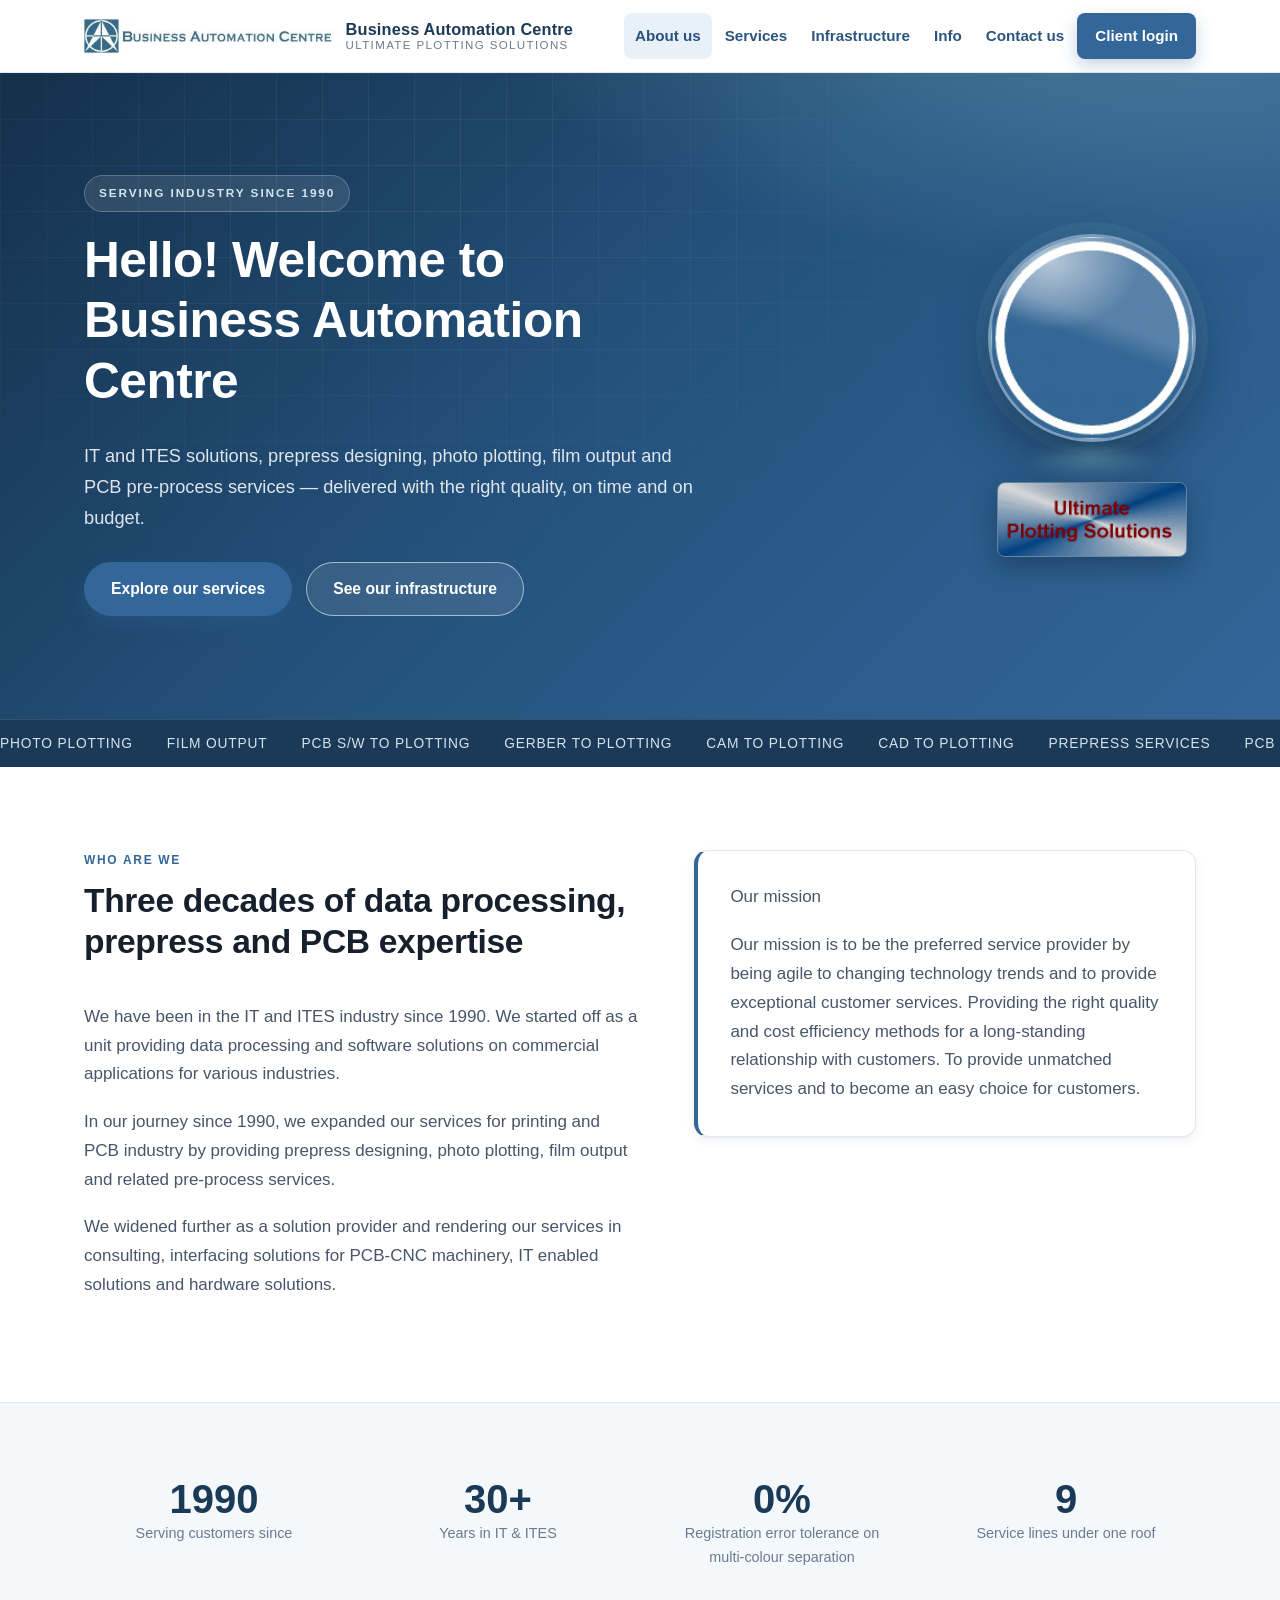
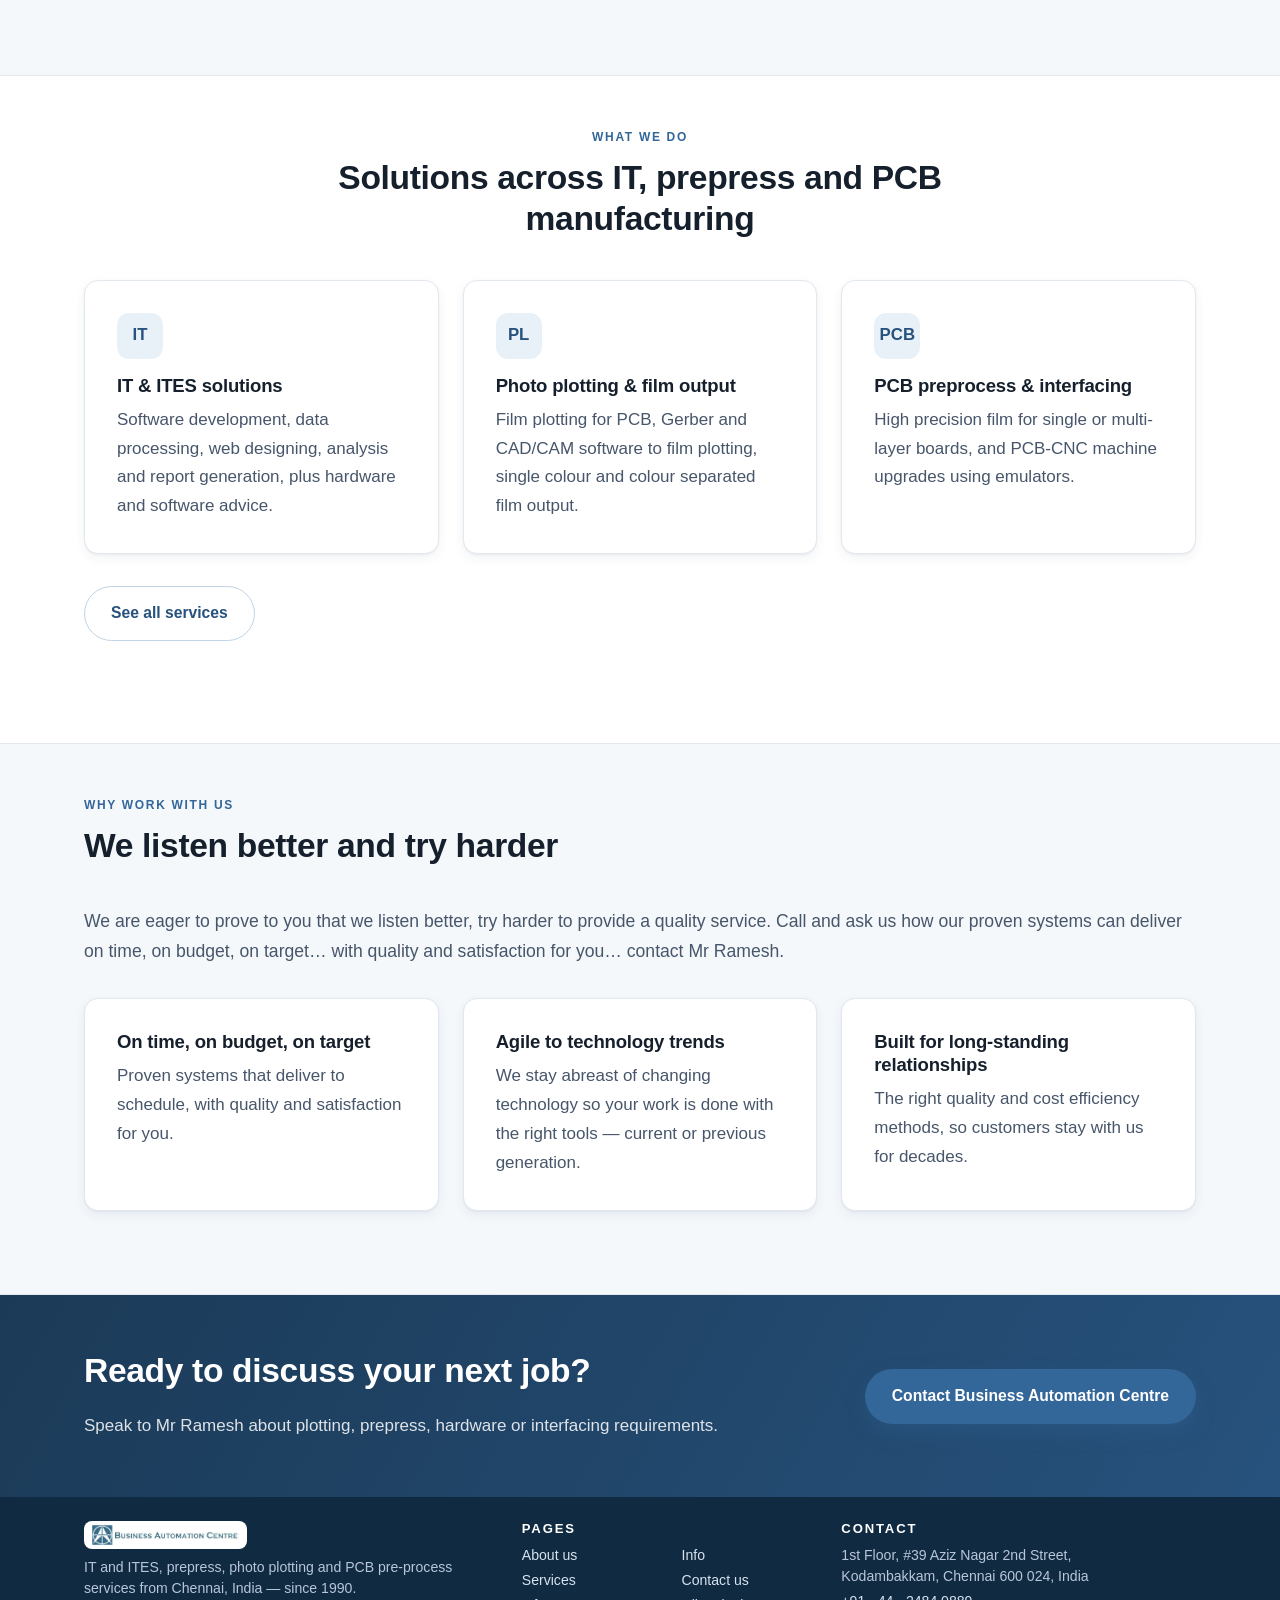
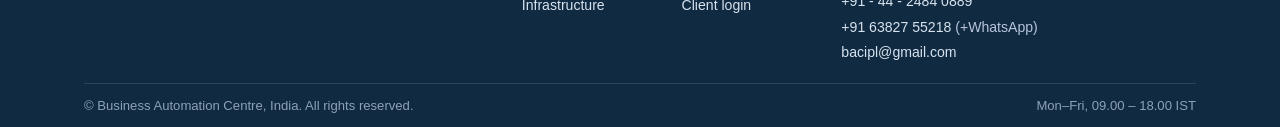
==== index.html @ 565957a5 "BAC website v2: client login shows Under development Co-Authored-By: Devin AI <158243242+devin-ai-in" ====
<!DOCTYPE html>
<html lang="en">
<head>
<meta charset="utf-8">
<meta name="viewport" content="width=device-width, initial-scale=1">
<title>Business Automation Centre — IT, ITES &amp; Prepress Solutions since 1990</title>
<meta name="description" content="Business Automation Centre, Chennai: IT and ITES solutions, photo plotting, film output, PCB preprocess and printing prepress services since 1990.">
<meta property="og:type" content="website">
<meta property="og:site_name" content="Business Automation Centre">
<meta property="og:title" content="Business Automation Centre — IT, ITES &amp; Prepress Solutions since 1990">
<meta property="og:description" content="Business Automation Centre, Chennai: IT and ITES solutions, photo plotting, film output, PCB preprocess and printing prepress services since 1990.">
<meta property="og:image" content="https://mirar123.github.io/my-website-v2/images/og-image.png">
<meta name="twitter:card" content="summary_large_image">
<link rel="icon" href="images/conamelogo.jpg" type="image/jpeg">
<link rel="stylesheet" href="css/style.css?v=40">
</head>
<body>
<a class="skip-link" href="#main">Skip to main content</a>

<header class="site-header">
  <div class="container header-inner">
    <a class="brand" href="index.html">
      <img src="images/conamelogo.jpg" alt="Business Automation Centre logo">
      <span class="brand-text">
        <span class="brand-name">Business Automation Centre</span>
        <span class="brand-tag">Ultimate plotting solutions</span>
      </span>
    </a>
    <button class="nav-toggle" type="button" aria-expanded="false" aria-controls="primary-nav" aria-label="Toggle navigation menu"><span></span></button>
    <nav class="site-nav" id="primary-nav" aria-label="Primary">
      <ul>
        <li><a href="index.html" aria-current="page">About us</a></li>
        <li><a href="services.html">Services</a></li>
        <li><a href="infrastructure.html">Infrastructure</a></li>
        <li><a href="info.html">Info</a></li>
        <li><a href="contact.html">Contact us</a></li>
        <li class="nav-cta"><a href="login.html">Client login</a></li>
      </ul>
    </nav>
  </div>
</header>

<main id="main">

  <section class="hero">
    <div class="container hero-inner hero-split">
      <div class="hero-copy">
        <span class="eyebrow">Serving industry since 1990</span>
        <h1>Hello! Welcome to Business Automation Centre</h1>
        <p>IT and ITES solutions, prepress designing, photo plotting, film output and PCB pre-process services — delivered with the right quality, on time and on budget.</p>
        <div class="hero-actions">
          <a class="btn btn-primary" href="services.html">Explore our services</a>
          <a class="btn btn-ghost" href="infrastructure.html">See our infrastructure</a>
        </div>
      </div>
      <div class="hero-logo" aria-hidden="true">
        <div class="logo-3d">
          <div class="logo-3d-face">
            <img src="images/banner2.gif" alt="">
          </div>
          <div class="logo-3d-reflection"></div>
        </div>
        <img class="logo-tagline" src="images/banner1.gif" alt="">
      </div>
    </div>
  </section>

  <div class="ticker" aria-hidden="true">
    <div class="ticker-track">
      <span>Photo plotting</span><span>Film output</span><span>PCB s/w to plotting</span><span>Gerber to plotting</span><span>CAM to plotting</span><span>CAD to plotting</span><span>Prepress services</span><span>PCB preprocess</span><span>Plotting solutions</span><span>Printing solutions</span>
      <span>Photo plotting</span><span>Film output</span><span>PCB s/w to plotting</span><span>Gerber to plotting</span><span>CAM to plotting</span><span>CAD to plotting</span><span>Prepress services</span><span>PCB preprocess</span><span>Plotting solutions</span><span>Printing solutions</span>
    </div>
  </div>

  <section class="section">
    <div class="container split">
      <div>
        <div class="section-head">
          <p class="kicker">Who are we</p>
          <h2>Three decades of data processing, prepress and PCB expertise</h2>
        </div>
        <p>We have been in the IT and ITES industry since 1990. We started off as a unit providing data processing and software solutions on commercial applications for various industries.</p>
        <p>In our journey since 1990, we expanded our services for printing and PCB industry by providing prepress designing, photo plotting, film output and related pre-process services.</p>
        <p>We widened further as a solution provider and rendering our services in consulting, interfacing solutions for PCB-CNC machinery, IT enabled solutions and hardware solutions.</p>
      </div>
      <div class="panel">
        <p class="kicker">Our mission</p>
        <p>Our mission is to be the preferred service provider by being agile to changing technology trends and to provide exceptional customer services. Providing the right quality and cost efficiency methods for a long-standing relationship with customers. To provide unmatched services and to become an easy choice for customers.</p>
      </div>
    </div>
  </section>

  <section class="section section-alt">
    <div class="container">
      <div class="grid grid-4">
        <div class="stat"><div class="stat-num">1990</div><div class="stat-label">Serving customers since</div></div>
        <div class="stat"><div class="stat-num">30+</div><div class="stat-label">Years in IT &amp; ITES</div></div>
        <div class="stat"><div class="stat-num">0%</div><div class="stat-label">Registration error tolerance on multi-colour separation</div></div>
        <div class="stat"><div class="stat-num">9</div><div class="stat-label">Service lines under one roof</div></div>
      </div>
    </div>
  </section>

  <section class="section">
    <div class="container">
      <div class="section-head center">
        <p class="kicker">What we do</p>
        <h2>Solutions across IT, prepress and PCB manufacturing</h2>
      </div>
      <div class="grid grid-3">
        <article class="card">
          <div class="card-icon">IT</div>
          <h3>IT &amp; ITES solutions</h3>
          <p>Software development, data processing, web designing, analysis and report generation, plus hardware and software advice.</p>
        </article>
        <article class="card">
          <div class="card-icon">PL</div>
          <h3>Photo plotting &amp; film output</h3>
          <p>Film plotting for PCB, Gerber and CAD/CAM software to film plotting, single colour and colour separated film output.</p>
        </article>
        <article class="card">
          <div class="card-icon">PCB</div>
          <h3>PCB preprocess &amp; interfacing</h3>
          <p>High precision film for single or multi-layer boards, and PCB-CNC machine upgrades using emulators.</p>
        </article>
      </div>
      <p class="stack-lg"><a class="btn btn-outline" href="services.html">See all services</a></p>
    </div>
  </section>

  <section class="section section-alt">
    <div class="container">
      <div class="section-head">
        <p class="kicker">Why work with us</p>
        <h2>We listen better and try harder</h2>
      </div>
      <p class="lead">We are eager to prove to you that we listen better, try harder to provide a quality service. Call and ask us how our proven systems can deliver on time, on budget, on target… with quality and satisfaction for you… contact Mr Ramesh.</p>
      <div class="grid grid-3 stack-lg">
        <article class="card">
          <h3>On time, on budget, on target</h3>
          <p>Proven systems that deliver to schedule, with quality and satisfaction for you.</p>
        </article>
        <article class="card">
          <h3>Agile to technology trends</h3>
          <p>We stay abreast of changing technology so your work is done with the right tools — current or previous generation.</p>
        </article>
        <article class="card">
          <h3>Built for long-standing relationships</h3>
          <p>The right quality and cost efficiency methods, so customers stay with us for decades.</p>
        </article>
      </div>
    </div>
  </section>

  <section class="cta-band">
    <div class="container cta-inner">
      <div>
        <h2>Ready to discuss your next job?</h2>
        <p>Speak to Mr Ramesh about plotting, prepress, hardware or interfacing requirements.</p>
      </div>
      <a class="btn btn-primary" href="contact.html">Contact Business Automation Centre</a>
    </div>
  </section>

</main>

<footer class="site-footer">
  <div class="container">
    <div class="footer-grid">
      <div class="footer-brand">
        <img src="images/conamelogo.jpg" alt="Business Automation Centre logo">
        <p>IT and ITES, prepress, photo plotting and PCB pre-process services from Chennai, India — since 1990.</p>
      </div>
      <div>
        <h4>Pages</h4>
        <ul>
          <li><a href="index.html">About us</a></li>
          <li><a href="services.html">Services</a></li>
          <li><a href="infrastructure.html">Infrastructure</a></li>
          <li><a href="info.html">Info</a></li>
          <li><a href="contact.html">Contact us</a></li>
          <li><a href="login.html">Client login</a></li>
        </ul>
      </div>
      <div>
        <h4>Contact</h4>
        <ul>
          <li>1st Floor, #39 Aziz Nagar 2nd Street,<br>Kodambakkam, Chennai 600 024, India</li>
          <li><a href="tel:+914424840889">+91 - 44 - 2484 0889</a></li>
          <li><a href="tel:+916382755218">+91 63827 55218</a> (+WhatsApp)</li>
          <li><a href="mailto:bacipl@gmail.com">bacipl@gmail.com</a></li>
        </ul>
      </div>
    </div>
    <div class="footer-bottom">
      <span>&copy; Business Automation Centre, India. All rights reserved.</span>
      <span>Mon–Fri, 09.00 – 18.00 IST</span>
    </div>
  </div>
</footer>

<button class="to-top" type="button" aria-label="Back to top">&uarr;</button>
<script src="js/script.js?v=40"></script>
</body>
</html>
---- css/style.css ----
/* Business Automation Centre — modern local redesign stylesheet.
   Applies to the local development copy only. */

:root {
  --navy: #1b3a57;
  --navy-700: #2a5580;
  --blue: #336699;
  --blue-dark: #27527d;
  --cyan: #7fb8c4;
  --ink: #16202d;
  --body: #47566a;
  --muted: #6b7a90;
  --line: #e3e8ef;
  --surface: #ffffff;
  --surface-alt: #f4f8fb;
  --radius: 14px;
  --radius-sm: 10px;
  --shadow-sm: 0 1px 2px rgba(27, 58, 87, .06), 0 4px 12px rgba(27, 58, 87, .06);
  --shadow-md: 0 10px 30px rgba(27, 58, 87, .10);
  --container: 1160px;
  --space-2: 8px;
  --space-3: 12px;
  --space-4: 16px;
  --space-5: 24px;
  --space-6: 32px;
  --space-7: 40px;
  --space-8: 56px;
  --section-y: clamp(56px, 6.5vw, 88px);
  --header-h: 72px;
  --font: "Segoe UI", Roboto, "Helvetica Neue", Arial, system-ui, -apple-system, sans-serif;
}

*, *::before, *::after { box-sizing: border-box; }

html { scroll-behavior: smooth; }

body {
  margin: 0;
  font-family: var(--font);
  font-size: 17px;
  line-height: 1.7;
  color: var(--body);
  background: var(--surface);
  -webkit-font-smoothing: antialiased;
  overflow-x: hidden;
}

h1, h2, h3, h4 { color: var(--ink); line-height: 1.22; margin: 0 0 .6em; font-weight: 700; letter-spacing: -.01em; }
h1 { font-size: clamp(2rem, 4.6vw, 3.1rem); }
h2 { font-size: clamp(1.5rem, 3vw, 2.1rem); }
h3 { font-size: 1.16rem; }
p { margin: 0 0 1.1em; }
a { color: var(--blue-dark); }
img { max-width: 100%; height: auto; display: block; }
ul { margin: 0 0 1.1em; padding-left: 1.2em; }

.container { width: 100%; max-width: var(--container); margin: 0 auto; padding: 0 24px; }

.skip-link {
  position: absolute; left: -9999px; top: 0; z-index: 200;
  background: var(--navy); color: #fff; padding: 12px 18px; border-radius: 0 0 8px 0;
}
.skip-link:focus { left: 0; }

:focus-visible { outline: 3px solid var(--cyan); outline-offset: 2px; border-radius: 4px; }

/* ---------- Header / navigation ---------- */
.site-header {
  position: sticky; top: 0; z-index: 100;
  background: rgba(255, 255, 255, .94);
  backdrop-filter: saturate(160%) blur(8px);
  border-bottom: 1px solid var(--line);
}
.site-header.is-scrolled { box-shadow: var(--shadow-sm); }
.header-inner { display: flex; align-items: center; gap: 16px; min-height: var(--header-h); }
.brand { display: flex; align-items: center; gap: 12px; text-decoration: none; margin-right: auto; flex: none; }
.brand img { height: 34px; width: auto; }
.brand-text { display: flex; flex-direction: column; line-height: 1.15; }
.brand-name { font-weight: 700; color: var(--navy); font-size: 1.02rem; letter-spacing: .01em; white-space: nowrap; }
.brand-tag { font-size: .72rem; white-space: nowrap; color: var(--muted); text-transform: uppercase; letter-spacing: .12em; }

.nav-toggle {
  display: none; align-items: center; justify-content: center;
  width: 44px; height: 44px; border: 1px solid var(--line); background: #fff;
  border-radius: 10px; cursor: pointer;
}
.nav-toggle span { display: block; width: 20px; height: 2px; background: var(--navy); position: relative; }
.nav-toggle span::before, .nav-toggle span::after {
  content: ""; position: absolute; left: 0; width: 20px; height: 2px; background: var(--navy);
  transition: transform .2s ease, top .2s ease;
}
.nav-toggle span::before { top: -6px; }
.nav-toggle span::after { top: 6px; }
.nav-toggle[aria-expanded="true"] span { background: transparent; }
.nav-toggle[aria-expanded="true"] span::before { top: 0; transform: rotate(45deg); }
.nav-toggle[aria-expanded="true"] span::after { top: 0; transform: rotate(-45deg); }

.site-nav ul { display: flex; align-items: center; gap: 2px; list-style: none; margin: 0; padding: 0; }
.site-nav a {
  display: block; padding: 10px 11px; white-space: nowrap; border-radius: 8px; text-decoration: none;
  color: var(--navy-700); font-weight: 600; font-size: .95rem;
}
.site-nav a:hover { background: var(--surface-alt); color: var(--blue-dark); }
.site-nav a[aria-current="page"] { color: var(--blue-dark); background: #e9f1f8; }
.site-nav .nav-cta a {
  background: var(--blue); color: #fff; padding: 10px 18px;
  box-shadow: 0 6px 16px rgba(51, 102, 153, .28);
}
.site-nav .nav-cta a:hover { background: var(--blue-dark); color: #fff; }

/* ---------- Buttons ---------- */
.btn {
  display: inline-flex; align-items: center; justify-content: center; gap: 8px;
  padding: 13px 26px; border-radius: 999px; font-weight: 600; font-size: .98rem;
  text-decoration: none; border: 1px solid transparent; cursor: pointer; transition: .18s ease;
}
.btn-primary { background: var(--blue); color: #fff; box-shadow: 0 8px 20px rgba(51, 102, 153, .3); }
.btn-primary:hover { background: var(--blue-dark); transform: translateY(-1px); }
.btn-ghost { background: rgba(255, 255, 255, .1); color: #fff; border-color: rgba(255, 255, 255, .55); }
.btn-ghost:hover { background: rgba(255, 255, 255, .2); }
.btn-outline { background: #fff; color: var(--blue-dark); border-color: #bfd3e4; }
.btn-signout { background: #f0a500; color: #2a1c00; border-color: #d18f00; box-shadow: 0 6px 16px rgba(240, 165, 0, .3); }
.btn-signout:hover { background: #ffb61a; border-color: #b87c00; transform: translateY(-1px); }
.btn-outline:hover { border-color: var(--blue); background: #f2f7fb; }

/* ---------- Hero ---------- */
.hero {
  position: relative; color: #fff; overflow: hidden;
  background:
    radial-gradient(1100px 520px at 88% -18%, rgba(127, 184, 196, .45), transparent 60%),
    linear-gradient(135deg, #14304a 0%, #24527d 48%, #336699 100%);
}
.hero::after {
  content: ""; position: absolute; inset: 0; opacity: .12; pointer-events: none;
  background-image: linear-gradient(rgba(255, 255, 255, .6) 1px, transparent 1px),
                    linear-gradient(90deg, rgba(255, 255, 255, .6) 1px, transparent 1px);
  background-size: 46px 46px;
  mask-image: radial-gradient(70% 80% at 30% 20%, #000, transparent 75%);
}
.hero-inner { position: relative; z-index: 1; padding-top: clamp(56px, 8vw, 104px); padding-bottom: clamp(56px, 8vw, 104px); max-width: 820px; }
.hero h1 { color: #fff; }
.hero p { color: rgba(255, 255, 255, .86); font-size: clamp(1rem, 1.6vw, 1.14rem); max-width: 62ch; }
.hero-actions { display: flex; flex-wrap: wrap; gap: 14px; margin-top: 28px; }
.eyebrow {
  display: inline-block; text-transform: uppercase; letter-spacing: .16em;
  font-size: .74rem; font-weight: 700; margin-bottom: 18px;
  color: #cfe6ee; background: rgba(255, 255, 255, .1); border: 1px solid rgba(255, 255, 255, .22);
  padding: 7px 14px; border-radius: 999px;
}
/* Animated 3D logo medallion (original banner2.gif / banner1.gif assets) */
.hero-split {
  display: flex; align-items: center; justify-content: space-between;
  gap: var(--space-8); max-width: var(--container); flex-wrap: wrap;
}
.hero-copy { flex: 1 1 520px; max-width: 640px; }
.hero-logo {
  flex: 0 0 auto; display: flex; flex-direction: column; align-items: center; gap: 14px;
  perspective: 900px;
}
.logo-3d {
  position: relative; width: 208px; height: 208px; border-radius: 50%;
  transform-style: preserve-3d; animation: logo-float 7s ease-in-out infinite;
}
.logo-3d-face {
  position: absolute; inset: 0; border-radius: 50%; overflow: hidden;
  background: #336699;
  border: 3px solid rgba(255, 255, 255, .35);
  box-shadow:
    0 26px 50px rgba(16, 42, 65, .55),
    0 0 0 12px rgba(127, 184, 196, .10),
    inset 0 12px 26px rgba(255, 255, 255, .28),
    inset 0 -16px 30px rgba(0, 0, 0, .38);
}
.logo-3d-face img { width: 100%; height: 100%; object-fit: cover; }
.logo-3d-face::after {
  content: ""; position: absolute; inset: 0; pointer-events: none;
  background:
    radial-gradient(70% 55% at 30% 12%, rgba(255, 255, 255, .55), transparent 62%),
    linear-gradient(200deg, rgba(255, 255, 255, .18) 0 42%, transparent 52%);
}
.logo-3d-reflection {
  position: absolute; left: 8%; right: 8%; top: 104%; height: 44px; border-radius: 50%;
  background: radial-gradient(60% 100% at 50% 0%, rgba(127, 184, 196, .5), transparent 70%);
  filter: blur(6px);
}
.logo-tagline {
  width: 190px; border-radius: 8px; margin-top: 26px;
  box-shadow: 0 10px 24px rgba(16, 42, 65, .45);
  border: 1px solid rgba(255, 255, 255, .25);
}
@keyframes logo-float {
  0%, 100% { transform: rotateY(-14deg) rotateX(7deg) translateY(0); }
  50%      { transform: rotateY(14deg) rotateX(-4deg) translateY(-12px); }
}

/* Compact but bold banner for inner pages */
.page-hero {
  background:
    radial-gradient(760px 320px at 82% 120%, rgba(127, 184, 196, .5), transparent 62%),
    linear-gradient(120deg, #122c44 0%, #24527d 52%, #3d76ab 100%);
  border-bottom: 3px solid transparent;
  border-image: linear-gradient(90deg, var(--cyan), var(--blue) 45%, transparent) 1;
}
.page-hero::after {
  opacity: .16;
  background-image: linear-gradient(115deg, transparent 0 46%, rgba(255, 255, 255, .55) 46% 47%, transparent 47%),
                    linear-gradient(115deg, transparent 0 62%, rgba(255, 255, 255, .35) 62% 63%, transparent 63%),
                    linear-gradient(rgba(255, 255, 255, .5) 1px, transparent 1px),
                    linear-gradient(90deg, rgba(255, 255, 255, .5) 1px, transparent 1px);
  background-size: auto, auto, 46px 46px, 46px 46px;
  mask-image: radial-gradient(85% 130% at 20% 0%, #000, transparent 78%);
}
.page-hero .hero-inner {
  display: flex; align-items: center; justify-content: space-between;
  gap: var(--space-7); flex-wrap: wrap;
  padding-top: clamp(28px, 3.4vw, 44px);
  padding-bottom: clamp(28px, 3.4vw, 44px);
  max-width: var(--container);
}
.page-hero-text { max-width: 640px; }
.page-hero h1 {
  font-size: clamp(1.8rem, 3.2vw, 2.45rem); margin-bottom: .34em;
  position: relative; padding-left: 18px;
}
.page-hero h1::before {
  content: ""; position: absolute; left: 0; top: .16em; bottom: .16em; width: 5px;
  border-radius: 999px; background: linear-gradient(180deg, var(--cyan), var(--blue));
}
.page-hero p { font-size: 1rem; margin-bottom: 0; max-width: 62ch; padding-left: 18px; }
.page-hero .breadcrumb { padding-left: 18px; }
.page-hero-meta { display: grid; gap: 10px; margin: 0; padding: 0; list-style: none; }
.page-hero-meta li {
  display: flex; align-items: center; gap: 10px;
  color: #eaf3f8; font-size: .9rem; font-weight: 600;
  background: rgba(255, 255, 255, .09);
  border: 1px solid rgba(255, 255, 255, .22);
  border-radius: 999px; padding: 8px 18px 8px 14px;
  backdrop-filter: blur(4px);
}
.page-hero-meta li::before {
  content: ""; width: 8px; height: 8px; border-radius: 50%; flex: none;
  background: var(--cyan); box-shadow: 0 0 0 4px rgba(127, 184, 196, .22);
}
.page-hero-meta a { color: inherit; text-decoration: none; }
.page-hero-meta a:hover { text-decoration: underline; }
.page-hero + .section { padding-top: calc(var(--section-y) * .72); }
.breadcrumb { font-size: .82rem; color: rgba(255, 255, 255, .72); margin-bottom: 6px; }
.breadcrumb a { color: rgba(255, 255, 255, .88); }

/* ---------- Sections ---------- */
.section { padding: var(--section-y) 0; }
.section-tight { padding: calc(var(--section-y) * .7) 0; }
/* consecutive same-coloured sections share one rhythm instead of doubling up */
.section + .section { padding-top: calc(var(--section-y) * .62); }
.section-alt { background: var(--surface-alt); border-top: 1px solid var(--line); border-bottom: 1px solid var(--line); }
.section-head { max-width: 760px; margin-bottom: var(--space-7); }
.section-head > :last-child { margin-bottom: 0; }
.section-head.center { margin-left: auto; margin-right: auto; text-align: center; }
.section-head .kicker {
  text-transform: uppercase; letter-spacing: .14em; font-size: .75rem; font-weight: 700;
  color: var(--blue); margin: 0 0 10px;
}
.lead { font-size: 1.1rem; color: var(--body); }

.grid { display: grid; gap: var(--space-5); }
.grid-tight { gap: var(--space-4); }
.grid.items-start { align-items: start; }
.stack-md { margin-top: var(--space-5); }
.stack-lg { margin-top: var(--space-6); }
.tight { margin-bottom: var(--space-2); }
.grid-2 { grid-template-columns: repeat(2, minmax(0, 1fr)); }
.grid-3 { grid-template-columns: repeat(3, minmax(0, 1fr)); }
.grid-4 { grid-template-columns: repeat(4, minmax(0, 1fr)); }
.split { display: grid; grid-template-columns: 1.05fr .95fr; gap: var(--space-8); align-items: start; }
address { font-style: normal; }

/* ---------- Cards ---------- */
.card {
  background: var(--surface); border: 1px solid var(--line); border-radius: var(--radius);
  padding: var(--space-6); box-shadow: var(--shadow-sm); transition: .2s ease;
}
.card:hover { transform: translateY(-3px); box-shadow: var(--shadow-md); border-color: #c6d9e8; }
.card h3 { margin-bottom: .45em; }
.card p:last-child { margin-bottom: 0; }
.card-icon {
  width: 46px; height: 46px; border-radius: 12px; margin-bottom: 16px;
  display: grid; place-items: center; background: #e9f1f8; color: var(--blue-dark);
  font-weight: 700; font-size: 1.05rem;
}
.card-icon img { width: 26px; height: 26px; }

.stat { text-align: center; padding: 22px 16px; }
.stat-num { font-size: clamp(1.8rem, 3.4vw, 2.5rem); font-weight: 700; color: var(--navy); line-height: 1.1; }
.stat-label { font-size: .9rem; color: var(--muted); }

.panel {
  background: var(--surface); border: 1px solid var(--line); border-left: 4px solid var(--blue);
  border-radius: var(--radius); padding: var(--space-6); box-shadow: var(--shadow-sm);
}
.panel > :last-child, .card > :last-child { margin-bottom: 0; }

.tag-row { display: flex; flex-wrap: wrap; gap: 10px; list-style: none; padding: 0; margin: 0; }
.tag-row.center { justify-content: center; }
.tag-row li {
  background: #fff; border: 1px solid var(--line); border-radius: 999px;
  padding: 8px 16px; font-size: .88rem; color: var(--navy-700); font-weight: 500;
}

.check-list { list-style: none; padding: 0; margin: 0; }
.check-list li { position: relative; padding-left: 30px; margin-bottom: 12px; }
.check-list li::before {
  content: ""; position: absolute; left: 0; top: .52em;
  width: 16px; height: 16px; border-radius: 50%;
  background: #e9f1f8; border: 2px solid var(--blue);
}

/* ---------- Gallery ---------- */
/* capped width keeps the small legacy photos close to their native resolution */
.gallery { display: grid; grid-template-columns: repeat(4, minmax(0, 1fr)); gap: var(--space-5); max-width: 880px; margin: 0 auto; }
.gallery figure { margin: 0; border-radius: var(--radius-sm); overflow: hidden; box-shadow: var(--shadow-sm); background: #fff; }
.gallery img { width: 100%; aspect-ratio: 4 / 3; object-fit: cover; transition: transform .35s ease; }
.gallery figure:hover img { transform: scale(1.05); }
.gallery figcaption { font-size: .85rem; color: var(--muted); padding: 10px 12px; }

/* ---------- Contact ---------- */
.contact-card { display: flex; gap: 16px; align-items: flex-start; }
.contact-card img { width: 38px; height: 38px; flex: 0 0 auto; }
.contact-card .label { font-size: .76rem; text-transform: uppercase; letter-spacing: .12em; color: var(--muted); }
.contact-card a { text-decoration: none; font-weight: 600; word-break: break-word; }
.contact-card a:hover { text-decoration: underline; }

.quote {
  background: var(--surface); border: 1px solid var(--line); border-radius: var(--radius);
  padding: var(--space-6); box-shadow: var(--shadow-sm); margin: 0;
}
.quote p { font-size: 1.02rem; color: var(--ink); }
.quote::before { content: "\201C"; display: block; font-size: 3rem; line-height: .6; color: var(--cyan); margin-bottom: 12px; }
.quote footer { font-size: .9rem; color: var(--muted); font-style: normal; }

.ticker {
  background: var(--navy); color: #d3e3ef; overflow: hidden; white-space: nowrap;
  border-top: 1px solid rgba(255, 255, 255, .12);
}
.ticker-track { display: inline-flex; gap: 34px; padding: 12px 0; animation: ticker 38s linear infinite; }
.ticker-track span { font-size: .86rem; letter-spacing: .06em; text-transform: uppercase; }
.ticker:hover .ticker-track { animation-play-state: paused; }
@keyframes ticker { from { transform: translateX(0); } to { transform: translateX(-50%); } }

.cta-band { background: linear-gradient(120deg, var(--navy) 0%, var(--blue-dark) 100%); color: #fff; }
.cta-band h2 { color: #fff; }
.cta-band p { color: rgba(255, 255, 255, .85); margin-bottom: 0; }
.cta-inner { display: flex; align-items: center; justify-content: space-between; gap: 28px; flex-wrap: wrap; padding-top: clamp(36px, 5vw, 56px); padding-bottom: clamp(36px, 5vw, 56px); }

/* ---------- Footer ---------- */
.site-footer { background: #102a41; color: #b8c6d9; padding: var(--space-5) 0 0; font-size: .88rem; line-height: 1.5; }
.site-footer h4 { color: #fff; font-size: .82rem; text-transform: uppercase; letter-spacing: .14em; margin-bottom: 8px; }
.site-footer a { color: #d7e3ee; text-decoration: none; }
.site-footer a:hover { color: #fff; text-decoration: underline; }
.footer-grid { display: grid; grid-template-columns: 1.4fr 1fr 1.2fr; gap: var(--space-5); }
.footer-grid ul { list-style: none; padding: 0; margin: 0; }
.footer-grid li { margin-bottom: 4px; }
.footer-grid > div:nth-child(2) ul { columns: 2; column-gap: var(--space-5); }
.footer-brand img { height: 28px; background: #fff; padding: 4px 8px; border-radius: 8px; margin-bottom: 8px; }
.footer-brand p { margin-bottom: 0; }
.footer-bottom {
  margin-top: var(--space-4); border-top: 1px solid rgba(255, 255, 255, .12);
  padding: var(--space-3) 0; font-size: .82rem; color: #8ea1ba;
  display: flex; justify-content: space-between; gap: 12px; flex-wrap: wrap;
}

/* ---------- Back to top ---------- */
.to-top {
  position: fixed; right: 20px; bottom: 20px; width: 46px; height: 46px; border-radius: 50%;
  border: none; background: var(--blue); color: #fff; cursor: pointer; font-size: 1.1rem;
  box-shadow: var(--shadow-md); opacity: 0; visibility: hidden; transition: .2s ease; z-index: 90;
}
.to-top.is-visible { opacity: 1; visibility: visible; }
.to-top:hover { background: var(--blue-dark); }

/* ---------- Responsive ---------- */
@media (max-width: 1024px) {
  .grid-4 { grid-template-columns: repeat(2, minmax(0, 1fr)); }
  .gallery { grid-template-columns: repeat(2, minmax(0, 1fr)); }
  .split { grid-template-columns: 1fr; gap: 32px; }
  .footer-grid { grid-template-columns: 1fr 1fr; }
}

@media (max-width: 1220px) {
  .nav-toggle { display: inline-flex; }
  .site-nav {
    position: absolute; top: 100%; left: 0; right: 0; background: #fff;
    border-bottom: 1px solid var(--line); box-shadow: var(--shadow-md);
    display: none; padding: 10px 16px 18px;
  }
  .site-nav.is-open { display: block; }
  .site-nav ul { flex-direction: column; align-items: stretch; gap: 2px; }
  .site-nav a { padding: 13px 14px; }
  .site-nav .nav-cta a { text-align: center; margin-top: 8px; }
}

@media (max-width: 860px) {
  .grid-3 { grid-template-columns: 1fr; }
  .page-hero .hero-inner { gap: var(--space-5); }
  .hero-split { gap: var(--space-6); }
  .logo-3d { width: 170px; height: 170px; }
  .logo-tagline { width: 160px; }
  .page-hero-meta { grid-auto-flow: column; grid-auto-columns: max-content; gap: 8px; flex-wrap: wrap; }
}

@media (max-width: 640px) {
  body { font-size: 16px; }
  :root { --section-y: 44px; --space-8: 40px; }
  .brand img { height: 30px; }
  .brand-text { display: none; }
  .container { padding: 0 18px; }
  .grid-2, .grid-4 { grid-template-columns: 1fr; }
  .gallery { grid-template-columns: 1fr 1fr; gap: 12px; }
  .hero-actions .btn { width: 100%; }
  .card { padding: 20px; }
  .footer-grid { grid-template-columns: 1fr; gap: var(--space-4); }
  .stat { padding: 10px; }
  .hero-logo { width: 100%; }
  .logo-3d { width: 148px; height: 148px; }
  .logo-tagline { width: 150px; margin-top: 20px; }
  .page-hero-meta { display: flex; flex-wrap: wrap; }
  .page-hero-meta li { font-size: .82rem; padding: 6px 14px 6px 12px; }
}

@media (prefers-reduced-motion: reduce) {
  * { animation-duration: .001ms !important; animation-iteration-count: 1 !important; transition-duration: .001ms !important; scroll-behavior: auto !important; }
}

/* Google Maps embed (Contact page) */
.map-embed {
  position: relative;
  border-radius: var(--radius);
  overflow: hidden;
  border: 1px solid var(--line);
  height: 190px;
  margin-top: var(--space-3);
  background: var(--surface-alt);
  box-shadow: var(--shadow-sm);
}
.map-embed iframe {
  position: absolute;
  inset: 0;
  width: 100%;
  height: 100%;
  border: 0;
}
.map-note {
  margin-top: var(--space-3);
  margin-bottom: 0;
  color: var(--muted);
  font-size: .95rem;
}
@media (max-width: 640px) {
  .map-embed { height: 170px; }
}

/* ---------- Client account pages (login / sign up) ---------- */
.auth-section { background: var(--surface-alt); }
.auth-layout {
  display: grid;
  grid-template-columns: minmax(0, 1.15fr) minmax(0, .85fr);
  gap: var(--space-7);
  align-items: start;
  max-width: 1060px;
  margin-inline: auto;
}
.auth-aside { position: sticky; top: 96px; display: grid; gap: var(--space-5); }
.auth-card {
  background: var(--surface);
  border: 1px solid var(--line);
  border-radius: var(--radius);
  box-shadow: var(--shadow-md);
  padding: clamp(24px, 3vw, 38px);
}
.auth-card h2 { margin-bottom: .3em; }
.auth-card > p.lead { margin-bottom: var(--space-5); }
.auth-aside .panel { background: var(--surface); }
.field { display: grid; gap: 6px; margin-bottom: var(--space-4); align-content: start; }
.field > label { font-weight: 600; color: var(--navy); font-size: .93rem; }
.field input,
.field select {
  width: 100%;
  font: inherit;
  color: var(--ink);
  background: #fff;
  border: 1px solid var(--line);
  border-radius: var(--radius-sm);
  padding: 11px 14px;
  transition: border-color .15s ease, box-shadow .15s ease;
}
.field input:focus {
  outline: none;
  border-color: var(--blue);
  box-shadow: 0 0 0 3px rgba(51, 102, 153, .18);
}
.field .hint { color: var(--muted); font-size: .84rem; }
.field .error { color: #b3261e; font-size: .84rem; min-height: 1em; }
.field.is-invalid input { border-color: #b3261e; }
.field-row { display: grid; grid-template-columns: 1fr 1fr; gap: var(--space-4); align-items: start; }
.field-pw { position: relative; }
.field-pw input { padding-right: 76px; }
.pw-toggle {
  position: absolute;
  right: 8px;
  top: 30px;
  border: 0;
  background: transparent;
  color: var(--blue-dark);
  font: inherit;
  font-size: .85rem;
  font-weight: 600;
  cursor: pointer;
  padding: 6px 8px;
  border-radius: 6px;
}
.pw-toggle:hover { background: var(--surface-alt); }
.check {
  display: flex;
  align-items: flex-start;
  gap: 10px;
  margin-bottom: var(--space-4);
  font-size: .93rem;
  color: var(--body);
}
.check input { margin-top: 2px; width: 17px; height: 17px; accent-color: var(--blue); flex: none; }
.auth-actions {
  display: flex;
  align-items: center;
  gap: var(--space-4);
  flex-wrap: wrap;
  margin-top: var(--space-5);
}
.auth-alt { margin: var(--space-5) 0 0; color: var(--body); font-size: .95rem; }
.form-note {
  margin: 0 0 var(--space-5);
  padding: 12px 16px;
  border-radius: var(--radius-sm);
  background: #e9f1f8;
  border: 1px solid #bfd3e4;
  color: var(--navy-700);
  font-size: .9rem;
}
.form-status[hidden] { display: none; }
.form-status {
  margin-top: var(--space-4);
  padding: 12px 16px;
  border-radius: var(--radius-sm);
  font-size: .95rem;
  display: none;
}
.form-status.is-success {
  display: block;
  background: #e8f4ec;
  border: 1px solid #b6d9c3;
  color: #1c5b35;
}
.form-status.is-error {
  display: block;
  background: #fbeceb;
  border: 1px solid #edc2bf;
  color: #b3261e;
}
.form-status.is-info {
  display: block;
  background: var(--surface-alt);
  border: 1px solid #c8dcec;
  color: var(--navy);
}
@media (max-width: 860px) {
  .auth-layout { grid-template-columns: 1fr; gap: var(--space-6); }
  .auth-aside { position: static; }
}
@media (max-width: 560px) {
  .field-row { grid-template-columns: 1fr; gap: 0; }
}

.auth-panel[hidden] { display: none; }
.mail-preview {
  margin-top: var(--space-5);
  padding: 18px 20px;
  border: 1px dashed #bfd3e4;
  border-radius: var(--radius-sm);
  background: var(--surface-alt);
  color: var(--body);
  font-size: .93rem;
}
.mail-preview .mail-head {
  margin-bottom: var(--space-3);
  color: var(--muted);
  font-size: .78rem;
  text-transform: uppercase;
  letter-spacing: .08em;
  font-weight: 600;
}
.mail-code {
  font-size: 1.25rem;
  letter-spacing: .16em;
  color: var(--navy);
}
/* Client dashboard */
.dash-grid {
  display: grid;
  grid-template-columns: minmax(0, .8fr) minmax(0, 1.2fr);
  gap: var(--space-5);
  align-items: start;
}
.dash-id {
  background: linear-gradient(160deg, var(--navy) 0%, var(--blue) 100%);
  color: #fff;
  border-color: transparent;
}
.dash-id .mail-head, .dash-id p { color: rgba(255, 255, 255, .82); }
.dash-code {
  margin: var(--space-3) 0 var(--space-4);
  font-size: clamp(1.8rem, 3.4vw, 2.4rem);
  font-weight: 700;
  letter-spacing: .06em;
  color: #fff;
}
.dash-id .btn-outline { border-color: rgba(255, 255, 255, .55); color: #fff; }
.dash-id .btn-outline:hover { background: rgba(255, 255, 255, .14); }
/* The dashboard is a working screen rather than a marketing page: the hero,
   section padding and the footer link columns all give way to the tables. */
.page-dashboard .page-hero { padding: var(--space-6) 0; }
.page-dashboard .page-hero + .section { padding-top: var(--space-6); padding-bottom: var(--space-6); }
.page-dashboard .site-footer { padding-top: 0; }
.page-dashboard .footer-grid { display: none; }
.page-dashboard .footer-bottom { margin-top: 0; border-top: 0; padding: var(--space-4) 0; }

.page-hero-meta .hero-signout { padding: 0; background: none; border: 0; }
.page-hero-meta .hero-signout .btn-signout { padding: 8px 20px; font-size: .88rem; }
.dash-list { display: grid; gap: 2px; margin-top: var(--space-4); }
.dash-list > div {
  display: grid;
  grid-template-columns: minmax(140px, 38%) 1fr;
  gap: var(--space-4);
  padding: 10px 0;
  border-bottom: 1px solid var(--line);
}
.dash-list > div:last-child { border-bottom: 0; }
.dash-list dt { color: var(--muted); font-size: .9rem; }
.dash-list dd { color: var(--ink); font-weight: 500; word-break: break-word; }
.dash-uid { font-family: ui-monospace, "SFMono-Regular", Menlo, Consolas, monospace; font-size: .82rem; }
.table-wrap { overflow-x: auto; }
.dash-table { width: 100%; border-collapse: collapse; margin-top: var(--space-4); }
.dash-table th, .dash-table td { padding: 12px 14px; text-align: left; border-bottom: 1px solid var(--line); }
.dash-table th { color: var(--muted); font-size: .82rem; text-transform: uppercase; letter-spacing: .06em; }
.job-status {
  display: inline-block;
  padding: 3px 12px;
  border-radius: 999px;
  background: rgba(51, 102, 153, .1);
  color: var(--blue-dark);
  font-size: .82rem;
  text-transform: capitalize;
}
.dash-table td.num, .dash-table th.num { text-align: right; white-space: nowrap; }
.dash-tabs {
  display: flex;
  flex-wrap: wrap;
  gap: 8px;
  padding: 6px;
  margin-bottom: var(--space-5);
  background: var(--surface-alt);
  border: 1px solid var(--line);
  border-radius: 999px;
}
.dash-tabs button {
  flex: 1 1 auto;
  padding: 11px 18px;
  border: 0;
  border-radius: 999px;
  background: transparent;
  font: inherit;
  font-weight: 600;
  color: var(--navy);
  cursor: pointer;
}
.dash-tabs button:hover { background: rgba(51, 102, 153, .08); }
.dash-tabs button.is-active { background: var(--blue); color: #fff; box-shadow: 0 6px 16px rgba(51, 102, 153, .25); }
.dash-panel[hidden] { display: none; }

.dash-stats {
  display: grid;
  grid-template-columns: repeat(auto-fit, minmax(200px, 1fr));
  gap: var(--space-4);
}
.dash-stat {
  padding: var(--space-4);
  background: #fff;
  border: 1px solid var(--line);
  border-left: 4px solid var(--blue);
  border-radius: var(--radius);
}
.dash-stat span { display: block; color: var(--muted); font-size: .86rem; }
.dash-stat strong { display: block; margin-top: 6px; font-size: 1.25rem; color: var(--navy); }

.btn-link {
  padding: 0;
  border: 0;
  background: none;
  font: inherit;
  font-weight: 600;
  color: var(--blue);
  text-decoration: underline;
  cursor: pointer;
}
.dash-table .btn-sm {
  padding: 7px 14px;
  border: 1px solid var(--line);
  border-radius: 999px;
  background: #fff;
  font: inherit;
  font-size: .88rem;
  font-weight: 600;
  color: var(--blue);
  cursor: pointer;
}
.dash-table .btn-sm:hover { background: var(--surface-alt); }
.dash-table .btn-sm[disabled] { opacity: .55; cursor: default; }

@media (max-width: 860px) {
  .dash-grid { grid-template-columns: 1fr; }
  .dash-list > div { grid-template-columns: 1fr; gap: 2px; }
  .dash-tabs { border-radius: var(--radius); }
  .dash-tabs button { flex: 1 1 100%; }
}

.auth-switch { margin-top: var(--space-5); text-align: left; }
.auth-aside .auth-switch[hidden] { display: none; }
.auth-switch h3 { margin-bottom: .35em; }
.auth-switch p { margin-bottom: var(--space-4); }

.doc-bill {
  margin: 0 0 var(--space-4);
  padding: var(--space-4);
  border: 1px solid var(--line);
  border-radius: var(--radius-sm);
}
.doc-bill[hidden] { display: none; }
.doc-bill legend { padding: 0 6px; font-weight: 600; color: var(--navy); font-size: .93rem; }
.doc-bill .check { margin-bottom: 8px; }
.field input[type=file] { padding: 9px 12px; background: var(--surface-alt); }
.doc-actions { display: flex; flex-wrap: wrap; gap: 6px; }
td.doc-actions { display: table-cell; vertical-align: middle; }
td.doc-actions .btn { margin: 3px 6px 3px 0; }
.dash-table .btn-danger { color: #b3261e; }
.dash-table .btn-danger:hover { background: #fdecea; }

.dash-filter { max-width: 440px; margin: 0 0 var(--space-5); }
.dash-filter[hidden] { display: none; }
[data-admin-only][hidden], [data-client-only][hidden] { display: none !important; }
.dash-id .doc-actions { gap: var(--space-3); margin-top: var(--space-4); }
#client-detail[hidden], #client-create[hidden], #client-list-panel[hidden] { display: none; }
#client-detail > .panel:first-child { margin-top: 0; }
.client-detail-head { display: flex; flex-wrap: wrap; align-items: flex-start; justify-content: space-between; gap: var(--space-3); }
.client-detail-head h2 { margin: 0; }
.dash-table tr.is-link { cursor: pointer; }
.dash-table tr.is-link:hover td { background: var(--surface-alt); }
#panel-clients { scroll-margin-top: 96px; }

.doc-scope { display: flex; align-items: center; gap: var(--space-2); font-weight: 600; color: var(--ink); }
.doc-scope select { width: auto; padding: 6px 10px; border: 1px solid var(--line); border-radius: var(--radius-sm); background: var(--surface); font: inherit; font-weight: 400; color: var(--ink); }

.dash-table .link-btn {
  padding: 0;
  border: 0;
  background: none;
  font: inherit;
  color: var(--brand);
  cursor: pointer;
  text-decoration: underline;
  text-underline-offset: 3px;
}
.dash-table .link-btn::after { content: " ▸"; text-decoration: none; display: inline-block; margin-left: 2px; }
.dash-table .link-btn[aria-expanded="true"]::after { content: " ▾"; }
.dash-table tr.inv-dcs > td { background: var(--surface-alt); padding-top: 10px; padding-bottom: 12px; }
.inv-dcs-head { margin: 0 0 var(--space-2); font-size: .88rem; font-weight: 600; color: var(--muted); }
.inv-dcs-list { list-style: none; margin: 0; padding: 0; display: grid; gap: 8px; }
.inv-dcs-list li { display: flex; align-items: center; justify-content: flex-start; gap: var(--space-4); flex-wrap: wrap; }
.inv-dcs-list li > span { min-width: 12.5rem; }

.doc-filters { display: flex; flex-wrap: wrap; align-items: center; gap: var(--space-3) var(--space-4); }
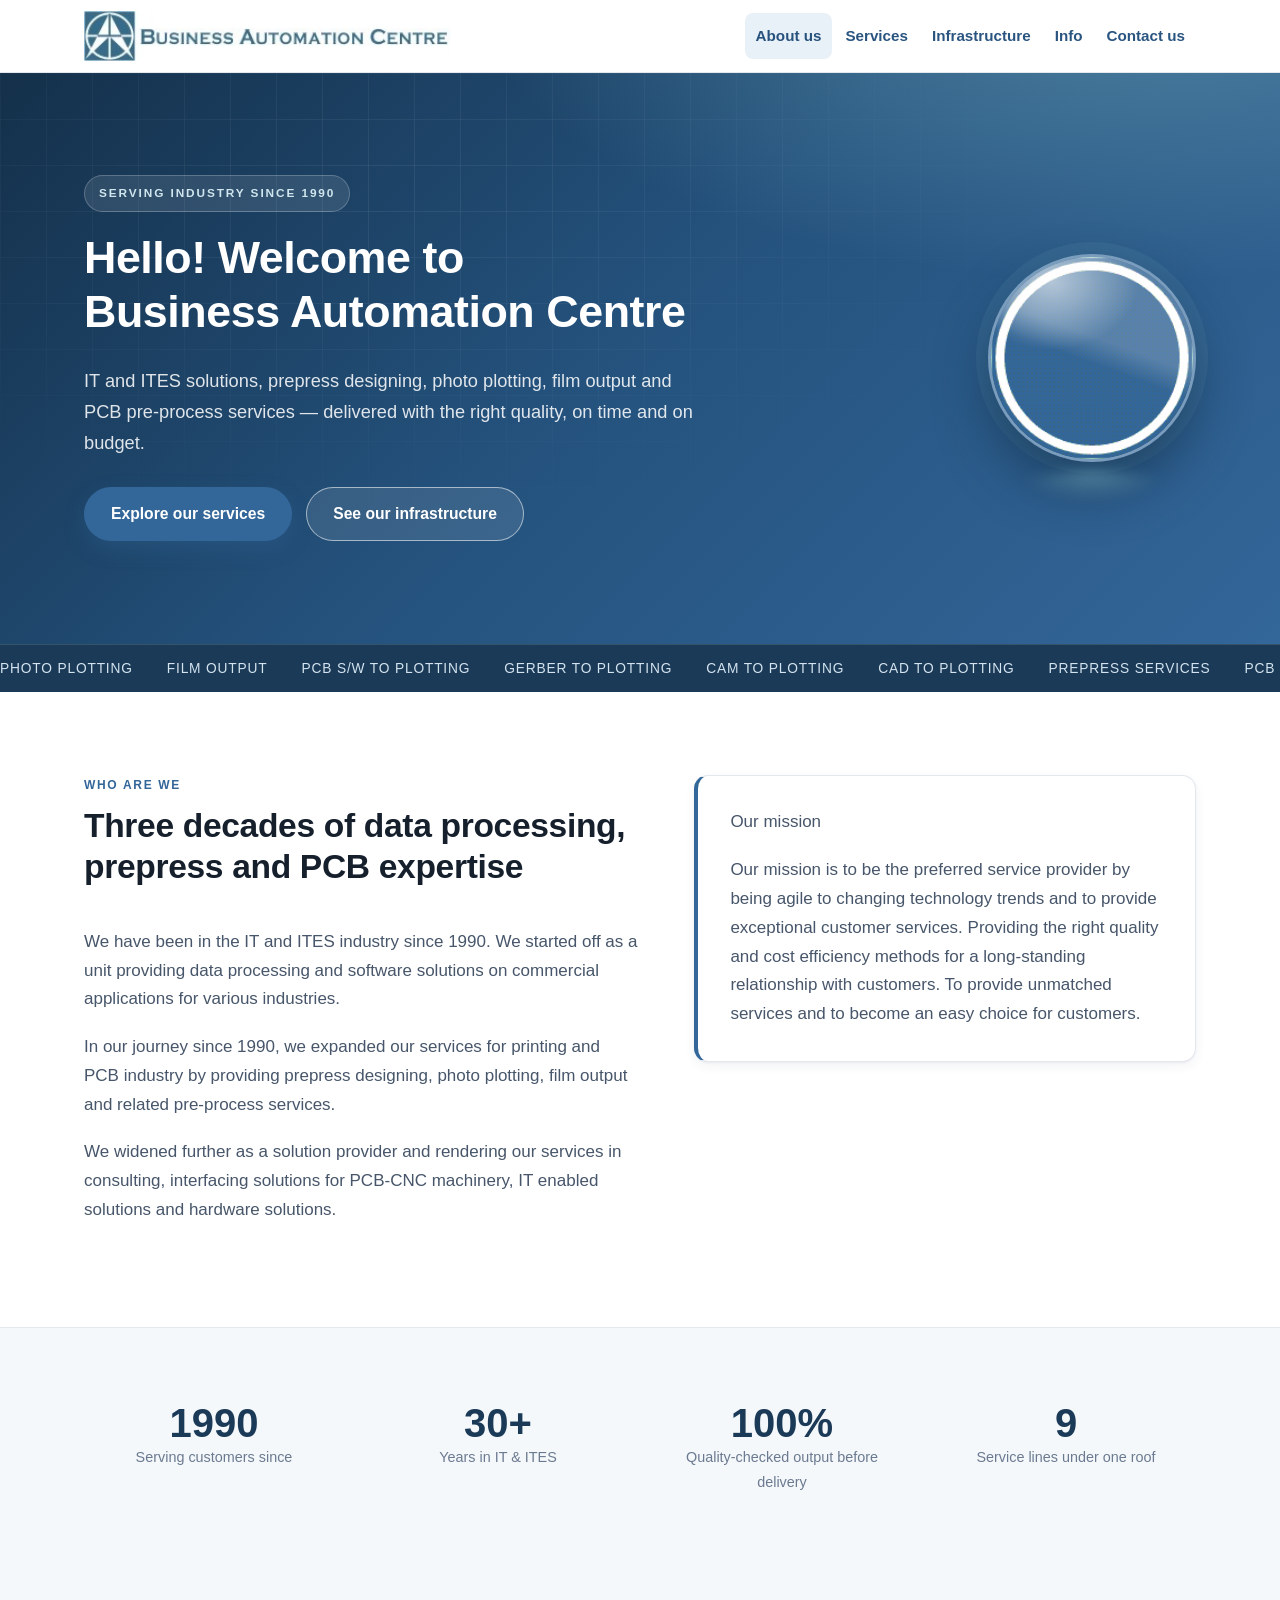
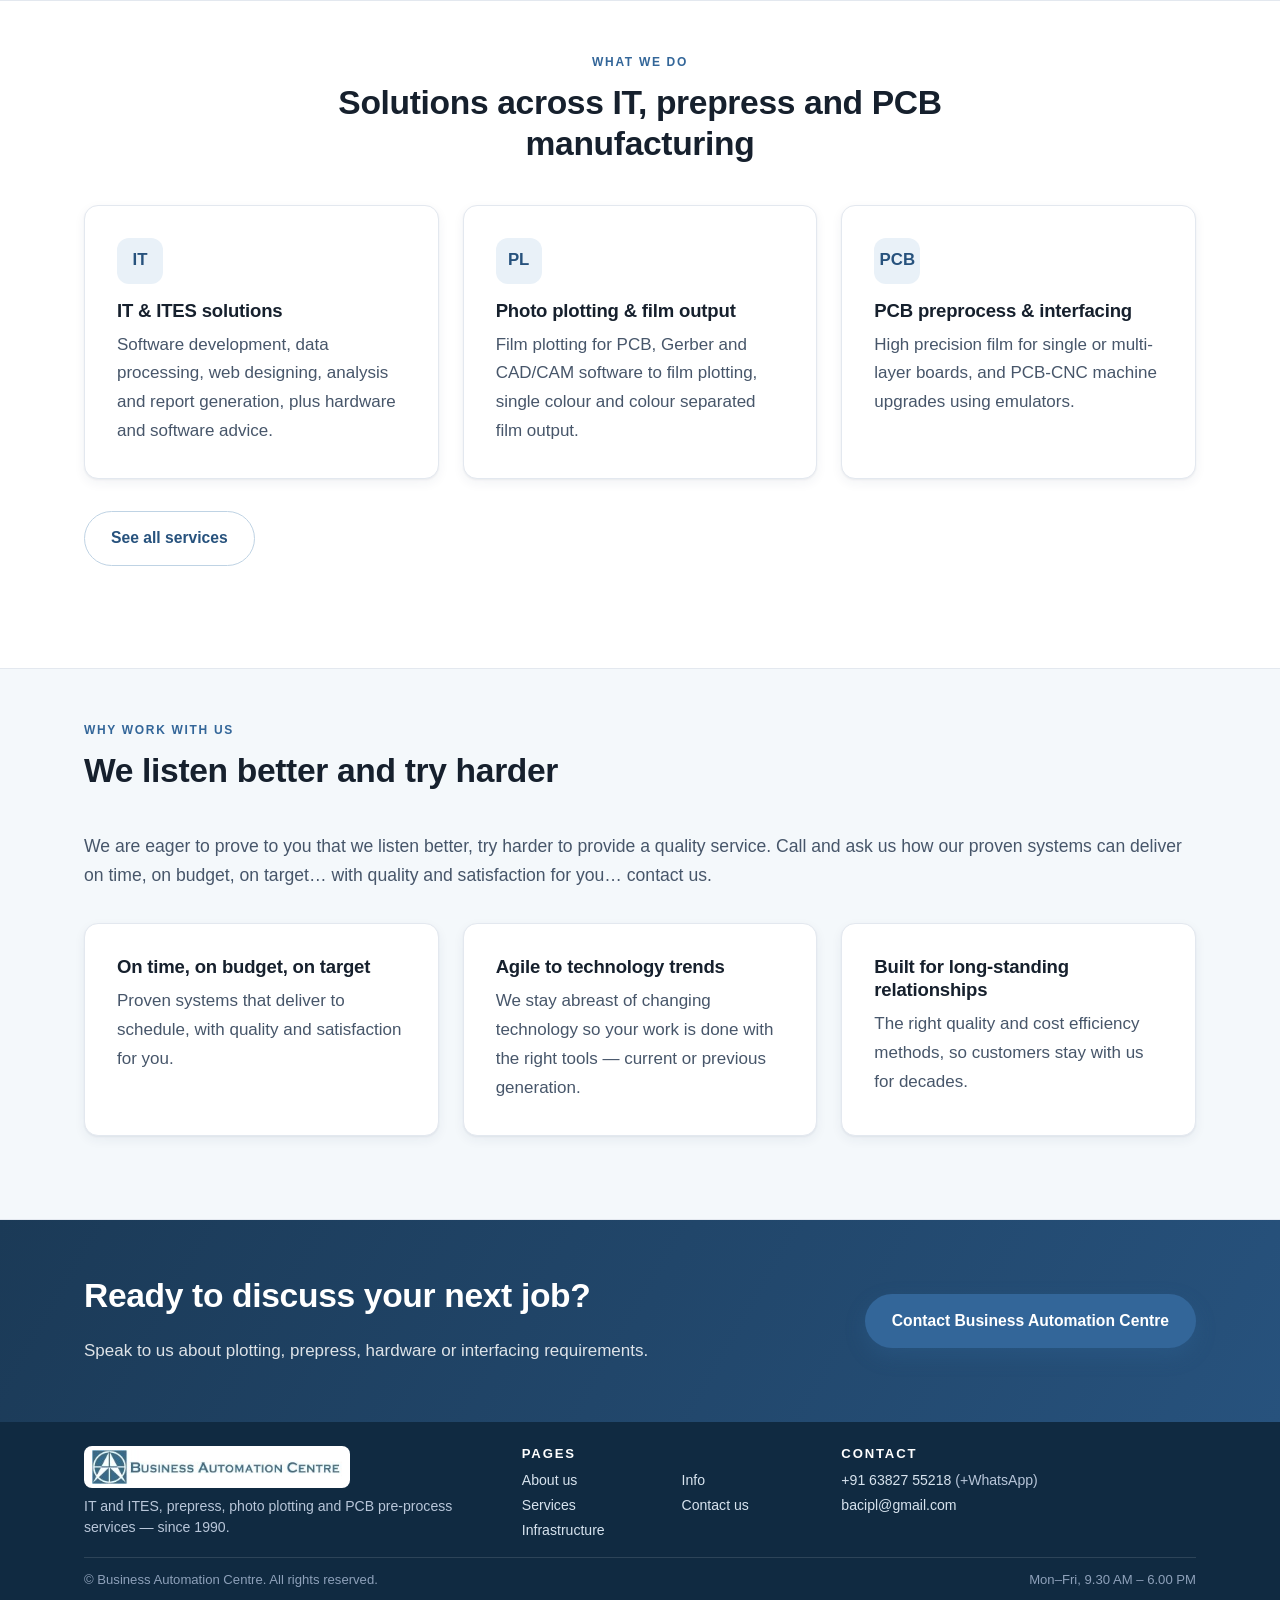
==== commit 17a9de33: "Apply website corrections: logo-only header, no address/landline/name, holiday groups, 9.30 AM-6.00 " ====
--- a/index.html
+++ b/index.html
@@ -4,15 +4,15 @@
 <meta charset="utf-8">
 <meta name="viewport" content="width=device-width, initial-scale=1">
 <title>Business Automation Centre — IT, ITES &amp; Prepress Solutions since 1990</title>
-<meta name="description" content="Business Automation Centre, Chennai: IT and ITES solutions, photo plotting, film output, PCB preprocess and printing prepress services since 1990.">
+<meta name="description" content="Business Automation Centre: IT and ITES solutions, photo plotting, film output, PCB preprocess and printing prepress services since 1990.">
 <meta property="og:type" content="website">
 <meta property="og:site_name" content="Business Automation Centre">
 <meta property="og:title" content="Business Automation Centre — IT, ITES &amp; Prepress Solutions since 1990">
-<meta property="og:description" content="Business Automation Centre, Chennai: IT and ITES solutions, photo plotting, film output, PCB preprocess and printing prepress services since 1990.">
-<meta property="og:image" content="https://mirar123.github.io/my-website-v2/images/og-image.png">
+<meta property="og:description" content="Business Automation Centre: IT and ITES solutions, photo plotting, film output, PCB preprocess and printing prepress services since 1990.">
+<meta property="og:image" content="https://www.bacipl.com/images/og-image.png">
 <meta name="twitter:card" content="summary_large_image">
 <link rel="icon" href="images/conamelogo.jpg" type="image/jpeg">
-<link rel="stylesheet" href="css/style.css?v=40">
+<link rel="stylesheet" href="css/style.css?v=41">
 </head>
 <body>
 <a class="skip-link" href="#main">Skip to main content</a>
@@ -21,10 +21,6 @@
   <div class="container header-inner">
     <a class="brand" href="index.html">
       <img src="images/conamelogo.jpg" alt="Business Automation Centre logo">
-      <span class="brand-text">
-        <span class="brand-name">Business Automation Centre</span>
-        <span class="brand-tag">Ultimate plotting solutions</span>
-      </span>
     </a>
     <button class="nav-toggle" type="button" aria-expanded="false" aria-controls="primary-nav" aria-label="Toggle navigation menu"><span></span></button>
     <nav class="site-nav" id="primary-nav" aria-label="Primary">
@@ -34,7 +30,6 @@
         <li><a href="infrastructure.html">Infrastructure</a></li>
         <li><a href="info.html">Info</a></li>
         <li><a href="contact.html">Contact us</a></li>
-        <li class="nav-cta"><a href="login.html">Client login</a></li>
       </ul>
     </nav>
   </div>
@@ -46,7 +41,7 @@
     <div class="container hero-inner hero-split">
       <div class="hero-copy">
         <span class="eyebrow">Serving industry since 1990</span>
-        <h1>Hello! Welcome to Business Automation Centre</h1>
+        <h1 class="hero-title"><span>Hello! Welcome to</span> <span>Business Automation Centre</span></h1>
         <p>IT and ITES solutions, prepress designing, photo plotting, film output and PCB pre-process services — delivered with the right quality, on time and on budget.</p>
         <div class="hero-actions">
           <a class="btn btn-primary" href="services.html">Explore our services</a>
@@ -60,7 +55,6 @@
           </div>
           <div class="logo-3d-reflection"></div>
         </div>
-        <img class="logo-tagline" src="images/banner1.gif" alt="">
       </div>
     </div>
   </section>
@@ -95,7 +89,7 @@
       <div class="grid grid-4">
         <div class="stat"><div class="stat-num">1990</div><div class="stat-label">Serving customers since</div></div>
         <div class="stat"><div class="stat-num">30+</div><div class="stat-label">Years in IT &amp; ITES</div></div>
-        <div class="stat"><div class="stat-num">0%</div><div class="stat-label">Registration error tolerance on multi-colour separation</div></div>
+        <div class="stat"><div class="stat-num">100%</div><div class="stat-label">Quality-checked output before delivery</div></div>
         <div class="stat"><div class="stat-num">9</div><div class="stat-label">Service lines under one roof</div></div>
       </div>
     </div>
@@ -134,7 +128,7 @@
         <p class="kicker">Why work with us</p>
         <h2>We listen better and try harder</h2>
       </div>
-      <p class="lead">We are eager to prove to you that we listen better, try harder to provide a quality service. Call and ask us how our proven systems can deliver on time, on budget, on target… with quality and satisfaction for you… contact Mr Ramesh.</p>
+      <p class="lead">We are eager to prove to you that we listen better, try harder to provide a quality service. Call and ask us how our proven systems can deliver on time, on budget, on target… with quality and satisfaction for you… contact us.</p>
       <div class="grid grid-3 stack-lg">
         <article class="card">
           <h3>On time, on budget, on target</h3>
@@ -156,7 +150,7 @@
     <div class="container cta-inner">
       <div>
         <h2>Ready to discuss your next job?</h2>
-        <p>Speak to Mr Ramesh about plotting, prepress, hardware or interfacing requirements.</p>
+        <p>Speak to us about plotting, prepress, hardware or interfacing requirements.</p>
       </div>
       <a class="btn btn-primary" href="contact.html">Contact Business Automation Centre</a>
     </div>
@@ -169,7 +163,7 @@
     <div class="footer-grid">
       <div class="footer-brand">
         <img src="images/conamelogo.jpg" alt="Business Automation Centre logo">
-        <p>IT and ITES, prepress, photo plotting and PCB pre-process services from Chennai, India — since 1990.</p>
+        <p>IT and ITES, prepress, photo plotting and PCB pre-process services — since 1990.</p>
       </div>
       <div>
         <h4>Pages</h4>
@@ -179,27 +173,24 @@
           <li><a href="infrastructure.html">Infrastructure</a></li>
           <li><a href="info.html">Info</a></li>
           <li><a href="contact.html">Contact us</a></li>
-          <li><a href="login.html">Client login</a></li>
         </ul>
       </div>
       <div>
         <h4>Contact</h4>
         <ul>
-          <li>1st Floor, #39 Aziz Nagar 2nd Street,<br>Kodambakkam, Chennai 600 024, India</li>
-          <li><a href="tel:+914424840889">+91 - 44 - 2484 0889</a></li>
           <li><a href="tel:+916382755218">+91 63827 55218</a> (+WhatsApp)</li>
           <li><a href="mailto:bacipl@gmail.com">bacipl@gmail.com</a></li>
         </ul>
       </div>
     </div>
     <div class="footer-bottom">
-      <span>&copy; Business Automation Centre, India. All rights reserved.</span>
-      <span>Mon–Fri, 09.00 – 18.00 IST</span>
+      <span>&copy; Business Automation Centre. All rights reserved.</span>
+      <span>Mon–Fri, 9.30 AM – 6.00 PM</span>
     </div>
   </div>
 </footer>
 
 <button class="to-top" type="button" aria-label="Back to top">&uarr;</button>
-<script src="js/script.js?v=40"></script>
+<script src="js/script.js?v=41"></script>
 </body>
 </html>
--- a/css/style.css
+++ b/css/style.css
@@ -74,7 +74,7 @@
 .site-header.is-scrolled { box-shadow: var(--shadow-sm); }
 .header-inner { display: flex; align-items: center; gap: 16px; min-height: var(--header-h); }
 .brand { display: flex; align-items: center; gap: 12px; text-decoration: none; margin-right: auto; flex: none; }
-.brand img { height: 34px; width: auto; }
+.brand img { height: 50px; width: auto; }
 .brand-text { display: flex; flex-direction: column; line-height: 1.15; }
 .brand-name { font-weight: 700; color: var(--navy); font-size: 1.02rem; letter-spacing: .01em; white-space: nowrap; }
 .brand-tag { font-size: .72rem; white-space: nowrap; color: var(--muted); text-transform: uppercase; letter-spacing: .12em; }
@@ -153,6 +153,8 @@
   gap: var(--space-8); max-width: var(--container); flex-wrap: wrap;
 }
 .hero-copy { flex: 1 1 520px; max-width: 640px; }
+.hero-title span { display: block; }
+@media (min-width: 861px) { .hero-copy:has(.hero-title) { max-width: 760px; } .hero-title { font-size: clamp(2rem, 3.6vw, 2.8rem); } .hero-title span { white-space: nowrap; } }
 .hero-logo {
   flex: 0 0 auto; display: flex; flex-direction: column; align-items: center; gap: 14px;
   perspective: 900px;
@@ -360,7 +362,7 @@
 .footer-grid ul { list-style: none; padding: 0; margin: 0; }
 .footer-grid li { margin-bottom: 4px; }
 .footer-grid > div:nth-child(2) ul { columns: 2; column-gap: var(--space-5); }
-.footer-brand img { height: 28px; background: #fff; padding: 4px 8px; border-radius: 8px; margin-bottom: 8px; }
+.footer-brand img { height: 42px; background: #fff; padding: 4px 8px; border-radius: 8px; margin-bottom: 8px; }
 .footer-brand p { margin-bottom: 0; }
 .footer-bottom {
   margin-top: var(--space-4); border-top: 1px solid rgba(255, 255, 255, .12);
@@ -410,7 +412,7 @@
 @media (max-width: 640px) {
   body { font-size: 16px; }
   :root { --section-y: 44px; --space-8: 40px; }
-  .brand img { height: 30px; }
+  .brand img { height: 40px; }
   .brand-text { display: none; }
   .container { padding: 0 18px; }
   .grid-2, .grid-4 { grid-template-columns: 1fr; }
